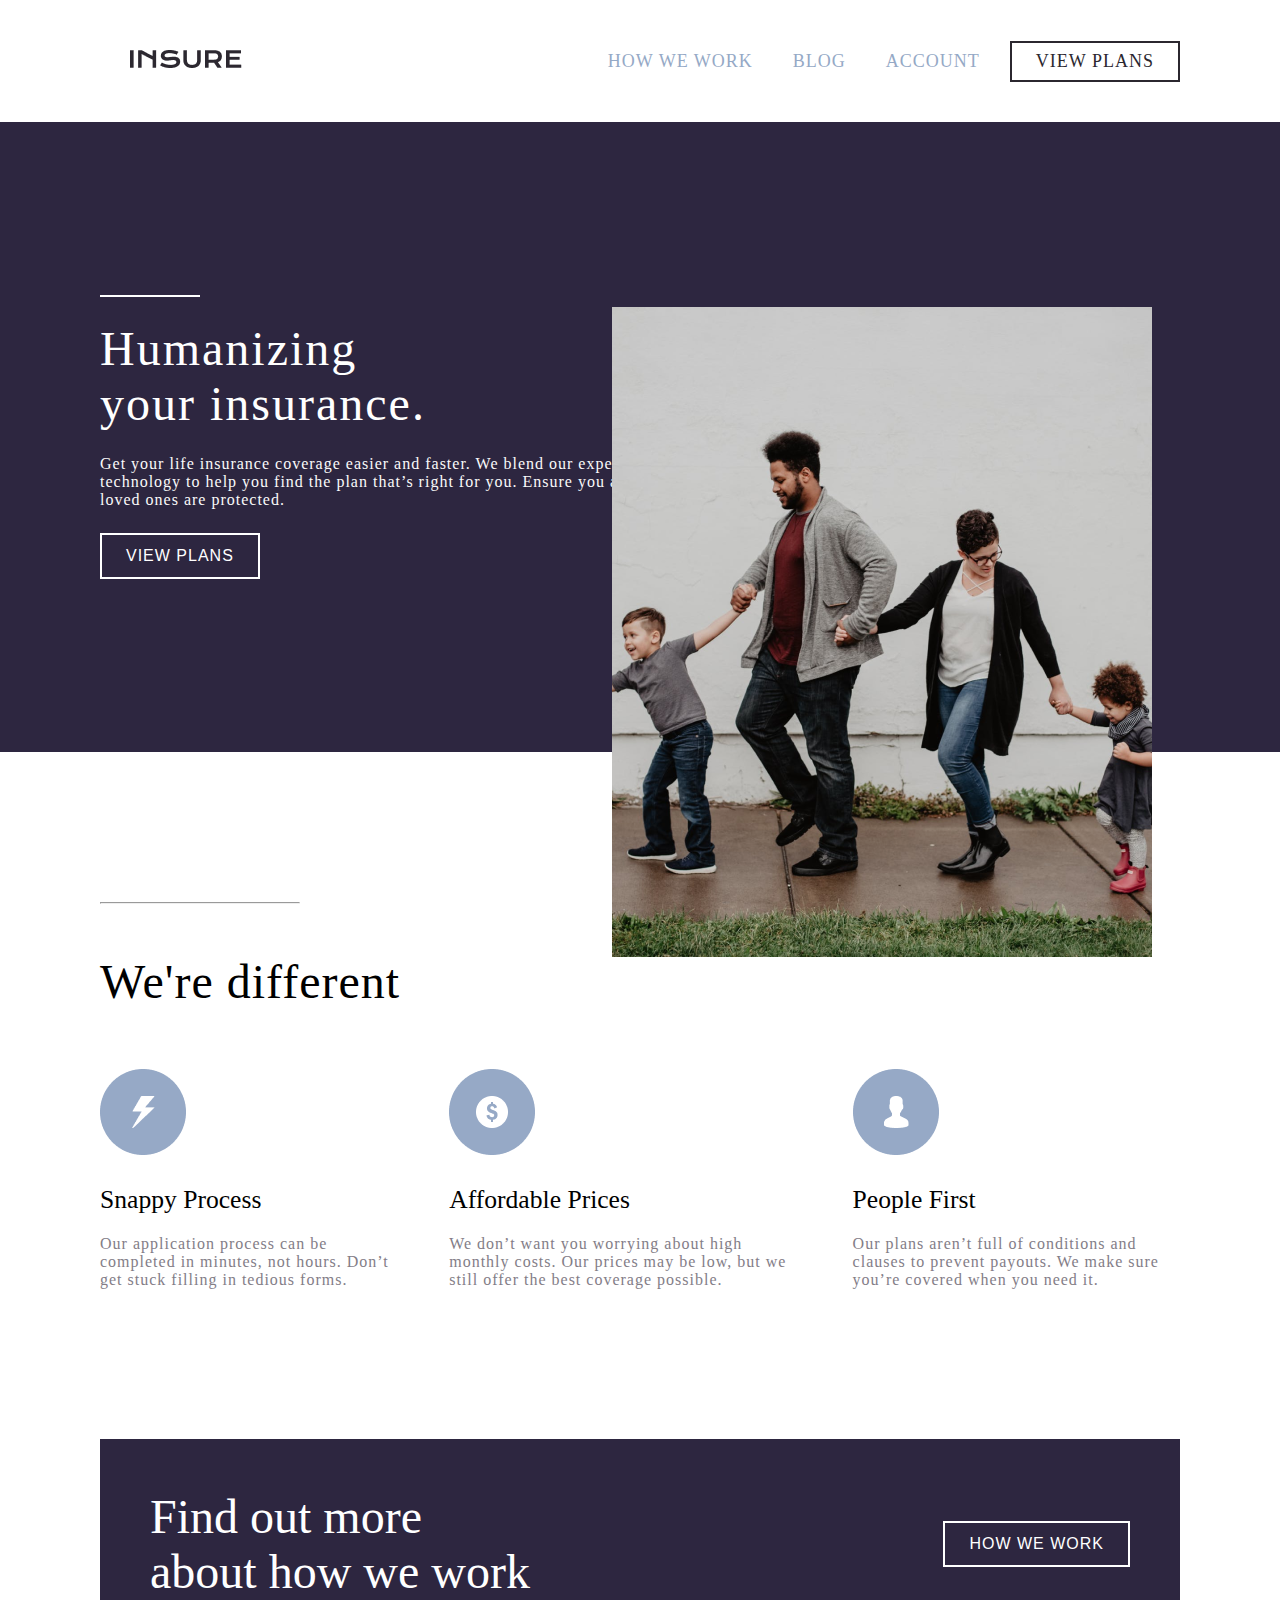
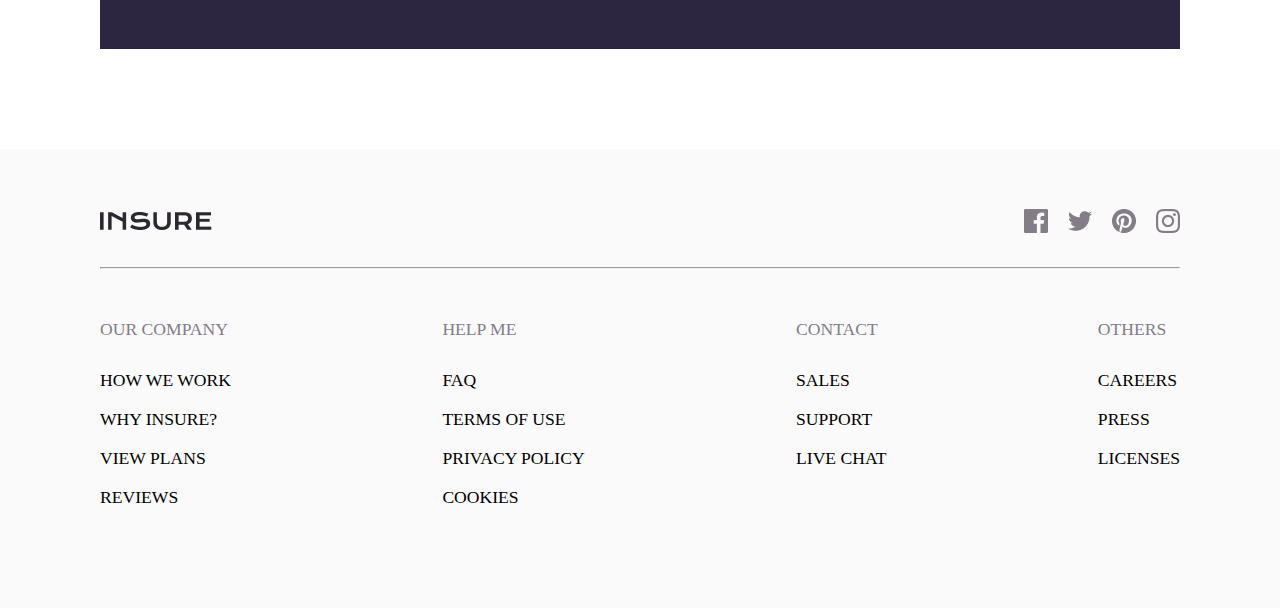
==== index.html @ 81e2ba98 "aaas" ====
<!DOCTYPE html>
<html lang="en">
<head>
    <meta charset="UTF-8">
    <meta name="viewport" content="width=device-width, initial-scale=1.0">
    <title>Document</title>
    <link rel="stylesheet" href="style.css">
</head>
<body>
    <style>
        .attribution {
          font-size: 11px;
          text-align: center;
        }
        .attribution a {
          color: hsl(228, 45%, 44%);
        }
      </style>
    </head>
    <body>
      <header class="header">
        <nav class="nav">
          <figure>
            <img src="./image/INSURE.png" alt="logo" class="logo" />
          </figure>
          <div class="desktop-menu hidden">
            <ul>
              <li>How we work</li>
              <li>Blog</li>
              <li>Account</li>
              <li class="li-btn btn">View plans</li>
            </ul>
          </div>
          <div class="mobile-menu">
            <img
              src="./image/Group 2.png"
              alt="icon-hamburger"
              class="hamburger closeBtn"
            />
          </div>
        </nav>
      </header>
      <section class="section1">
        <div class="img-div">
          <img src="./image/Bitmap Copy.png" alt="image-intro-mobile" />
        </div>
        <div class="text-div">
          <hr />
          <h1>
            Humanizing <br />
            your insurance.
          </h1>
          <p>
            Get your life insurance coverage easier and faster. We blend our
            expertise and technology to help you find the plan that’s right for
            you. Ensure you and your loved ones are protected.
          </p>
          <button class="btn text-btn" type="submit">View plans</button>
        </div>
      </section>
      <section class="section2">
        <div class="single-line">
          <hr  class="top"/>
        </div>
  
        <div class="section2-textbox">
          <h2>We're different</h2>
  
          <div class="service">
            <div class="service-box">
              <img
                src="./image/Group 5 (1).png"
                alt="icon-snappy-process"
              />
              <h3>Snappy Process</h3>
              <p>
                Our application process can be completed in minutes, not hours.
                Don’t get stuck filling in tedious forms.
              </p>
            </div>
            <div class="service-box">
              <img
                src="./image/Group 7 (1).png"
                alt="icon-affordable-prices"
              />
              <h3>Affordable Prices</h3>
              <p>
                We don’t want you worrying about high monthly costs. Our prices
                may be low, but we still offer the best coverage possible.
              </p>
            </div>
            <div class="service-box">
              <img
                src="./image/Group 8 (1).png"
                alt="icon-affordable-prices"
              />
              <h3>People First</h3>
              <p>
                Our plans aren’t full of conditions and clauses to prevent
                payouts. We make sure you’re covered when you need it.
              </p>
            </div>
          </div>
        </div>
      </section>
      <div class="findout-more">
        <h3>Find out more <br />about how we work</h3>
        <button class="btn findout-more-btn">How we work</button>
      </div>
      <footer>
        <div class="footer-top">
          <figure>
            <img src="./image/INSURE.png" alt="logo" />
          </figure>
          <ul class="social-links">
            <li>
              <a href="#"><img src="./image/Path.png" alt="" /></a>
            </li>
            <li>
              <a href="#"><img src="./image/Path (1).png" alt="" /></a>
            </li>
            <li>
              <a href="#"><img src="./image/Path (2).png" alt="" /></a>
            </li>
            <li>
              <a href="#"><img src="./image/Shape.png" alt="" /></a>
            </li>
          </ul>
        </div>
        <hr />
        <div class="footer-bottom">
          <div class="col">
            <h4>Our Company</h4>
            <ul>
              <li>How we work</li>
              <li>Why Insure?</li>
              <li>View plans</li>
              <li>Reviews</li>
            </ul>
          </div>
          <div class="col">
            <h4>Help me</h4>
            <ul>
              <li>FAQ</li>
              <li>Terms of use</li>
              <li>Privacy policy</li>
              <li>Cookies</li>
            </ul>
          </div>
          <div class="col">
            <h4>Contact</h4>
            <ul>
              <li>Sales</li>
              <li>Support</li>
              <li>Live chat</li>
            </ul>
          </div>
          <div class="col">
            <h4>Others</h4>
            <ul>
              <li>Careers</li>
              <li>Press</li>
              <li>Licenses</li>
            </ul>
          </div>
        </div>
      </footer>
</body>
</html>
---- style.css ----
* {
    margin: 0;
    padding: 0;
    box-sizing: border-box;
}

.header {
    width: 100%;
    display: flex;
    align-items: center;
}

.header .nav {
    width: 100%;
    display: flex;
    justify-content: space-between;
    align-items: center;
}

.nav .logo,
.nav .hamburger {
    font-size: 20px;
    padding: 20px 30px 20px 30px;
    cursor: pointer;
}

.nav .desktop-menu {
    width: 100%;
    height: 100vh;
    position: absolute;
    margin-top: 710px;
    background-color: var(--Very-Dark-Violet);
    background-repeat: no-repeat;
    background-size: contain;
    background-position: bottom;
}

:root {
    --Dark-Violet: hsl(256, 26%, 20%);
    --Grayish-Blue: hsl(216, 30%, 68%);
    --Very-Dark-Violet: hsl(270, 9%, 17%);
    --Dark-Grayish-Violet: hsl(273, 4%, 51%);
    --Very-Light-Gray: hsl(0, 0%, 98%);
}

.desktop-menu ul {
    width: 100%;
    display: flex;
    flex-direction: column;
    justify-content: center;
    text-align: center;
    align-items: center;
    gap: 20px;
    padding: 50px;
}

.desktop-menu ul li {
    list-style: none;
    font-size: 24px;
    text-transform: uppercase;
    color: #fff;
    letter-spacing: 1px;
    cursor: pointer;
    padding: 10px;
    font-weight: 500;
}

.desktop-menu ul li:hover {
    border: 1px solid #fff;
}

.hidden {
    display: none;
}

.section1,
.section2 {
    width: 100%;
    height: fit-content;
}

.section1 hr {
    width: 150px;
    display: none;
}

.section1 .img-div {
    width: 100%;
    height: 500px;
}

.img-div img {
    width: 100%;
    height: 100%;
    right: 10%;
}

.section1 .text-div {
    padding: 100px 60px;
    display: flex;
    flex-direction: column;
    gap: 24px;
    background-color: var(--Dark-Violet);
    background-repeat: no-repeat;
    background-position: top left, bottom right;
    text-align: center;
    align-items: center;
}

.text-div h1 {
    font-family: "DM Serif Display";
    font-size: 2.8rem;
    color: #fff;
    letter-spacing: 2px;
    font-weight: 500;
}

.text-div p {
    font-size: 1.2rem;
    font-family: "karla";
    color: var(--Very-Light-Gray);
    letter-spacing: 1px;
}

.btn {
    width: fit-content;
    padding: 12px 24px;
    background-color: transparent;
    border: 2px solid #fff;
    outline: none;
    font-size: 16px;
    color: #fff;
    letter-spacing: 1px;
    text-transform: uppercase;
    font-weight: 500;
}

.btn:hover {
    cursor: pointer;
    background: #fff;
    color: var(--Very-Dark-Violet);
}

.section2 {
    padding: 100px 60px;
    display: flex;
    flex-direction: column;
    gap: 50px;
    align-items: center;
    text-align: center;
}

.section2 .single-line {
    width: 200px;
}

.single-line hr {
    width: 100%;
}

.section2 .section2-textbox {
    display: flex;
    flex-direction: column;
    gap: 60px;
}

.section2-textbox h2 {
    font-family: "DM Serif Display";
    font-size: 3rem;
    font-weight: 400;
    letter-spacing: 1px;
}

.section2-textbox .service {
    display: flex;
    flex-direction: column;
    gap: 50px;
}

.service .service-box {
    display: flex;
    flex-direction: column;
    align-items: center;
}

.service-box img {
    width: fit-content;
    padding-bottom: 30px;
}

.service-box h3 {
    font-family: "DM Serif Display";
    font-size: 1.6rem;
    font-weight: 400;
    padding-bottom: 20px;
}

.service-box p {
    font-family: "karla";
    font-size: 1.1rem;
    letter-spacing: 1px;
    color: var(--Dark-Grayish-Violet); 
}

.findout-more {
    padding: 80px 60px;
    margin: 20px;
    background-color: var(--Dark-Violet);
    background-repeat: no-repeat;
    background-position: top right;
    display: flex;
    flex-direction: column;
    align-items: center;
    gap: 40px;
}

.findout-more h3 {
    font-size: 3rem;
    font-weight: 500;
    color: #fff;
    text-align: center;
}

footer {
    width: 100%;
    margin-top: 100px;
    display: flex;
    flex-direction: column;
}

footer .footer-top {
    width: 100%;
    display: flex;
    flex-direction: column;
    justify-content: center;
    align-items: center;
    gap: 24px;
    background-repeat: no-repeat;
    background-size: cover;
    padding: 90px 60px 60px 60px;
}

.footer-top ul {
    display: flex;
    gap: 20px;
    align-items: center;
}

.footer-top ul li {
    list-style: none;
}

footer hr {
    margin: 24px;
}

footer .footer-bottom {
    display: flex;
    flex-direction: column;
    justify-content: center;
    align-items: center;
    text-align: center;
    padding-top: 30px;
    padding-bottom: 100px;
    gap: 30px;
}

.footer-bottom .col {
    display: flex;
    flex-direction: column;
    gap: 30px;
}

.col h4 {
    font-family: "Karla";
    font-size: 1.1rem;
    color: var(--Dark-Grayish-Violet);
    text-transform: uppercase;
    font-weight: 500;
}

.col ul {
    display: flex;
    flex-direction: column;
    gap: 18px;
}

.col ul li {
    list-style: none;
    font-size: 1.1rem;
    font-family: "karla";
    font-weight: 500;
    text-transform: uppercase;
    cursor: pointer;
}

@media (min-width: 768px) {
.section1 .img-div {
        width: 100%;
        height: 600px;
    }

footer .footer-bottom {
        display: grid;
        grid-template-columns: 1fr 1fr;
    }
}

@media (min-width: 1024px) {
.header .nav {
        padding: 30px 100px;
    }

.nav .logo {
        font-size: 18px;
    }

.nav .hamburger {
        display: none;
    }

.nav .desktop-menu {
        display: block;
        height: fit-content;
        background-color: transparent;
        background-image: none;
        margin-top: 0px;
        position: relative;
    }
.desktop-menu ul {
        flex-direction: row;
        padding: 0px;
        justify-content: flex-end;
        align-items: flex-end;
    }

.desktop-menu ul li {
        color: var(--Grayish-Blue);
        font-size: 18px;
    }

.desktop-menu ul .btn {
        border: 2px solid hsl(270, 9%, 17%);
        font-size: 18px;
        color: var(--Very-Dark-Violet);
        padding: 8px 24px;
    }

.desktop-menu ul .btn:hover {
        cursor: pointer;
        background: black;
        color: white;
    }

.section1 {
        display: flex;
        flex-direction: row-reverse;
        align-items: center;
        background-color: var(--Dark-Violet);
        padding: 0px 100px;
        justify-content: space-between;
        height: 70vh;
        background-repeat: no-repeat;
        background-position: top right;
        background-size: 250px;
    }

.section1 hr {
        display: block;
        border: 1px solid #fff;
        width: 100px;
    }

.section1 .text-div {
        max-width: 600px;
        background-image: none;
        text-align: left;
        justify-content: flex-start;
        align-items: flex-start;
        padding: 0px;
    }

.section1 .img-div {
        width: 400px;
    }

.img-div img {
        position: absolute;
        width: fit-content;
        height: fit-content;
        margin-top: 170px;
    }

.text-div h1 {
        font-size: 3rem;
    }

.text-div p {
        font-size: 16px;
    }

.section2 {
        justify-content: flex-start;
        align-items: flex-start;
        padding: 150px 100px;
    }

.section2 .section2-textbox {
        justify-content: flex-start;
        align-items: flex-start;
    }

.section2-textbox .service {
        flex-direction: row;
    }

.service .service-box {
        align-items: flex-start;
    }
.service-box p {
        font-size: 1rem;
        text-align: left;
    }

.findout-more {
        flex-direction: row;
        justify-content: space-between;
        background-size: contain;
        padding: 50px;
        margin: 0px 100px;
    }

.findout-more h3 {
        text-align: left;
    }

footer {
        padding: 0px 100px;
        background-repeat: no-repeat;
        background-color: var(--Very-Light-Gray);
    }

footer .footer-top {
        flex-direction: row;
        justify-content: space-between;
        background-image: none;
        padding: 60px 0px 30px 0px;
    }

footer hr {
        margin: 0px;
    }

footer .footer-bottom {
        display: flex;
        flex-direction: row;
        justify-content: space-between;
        padding-top: 50px;
        text-align: left;
        align-items: flex-start;
    }
}
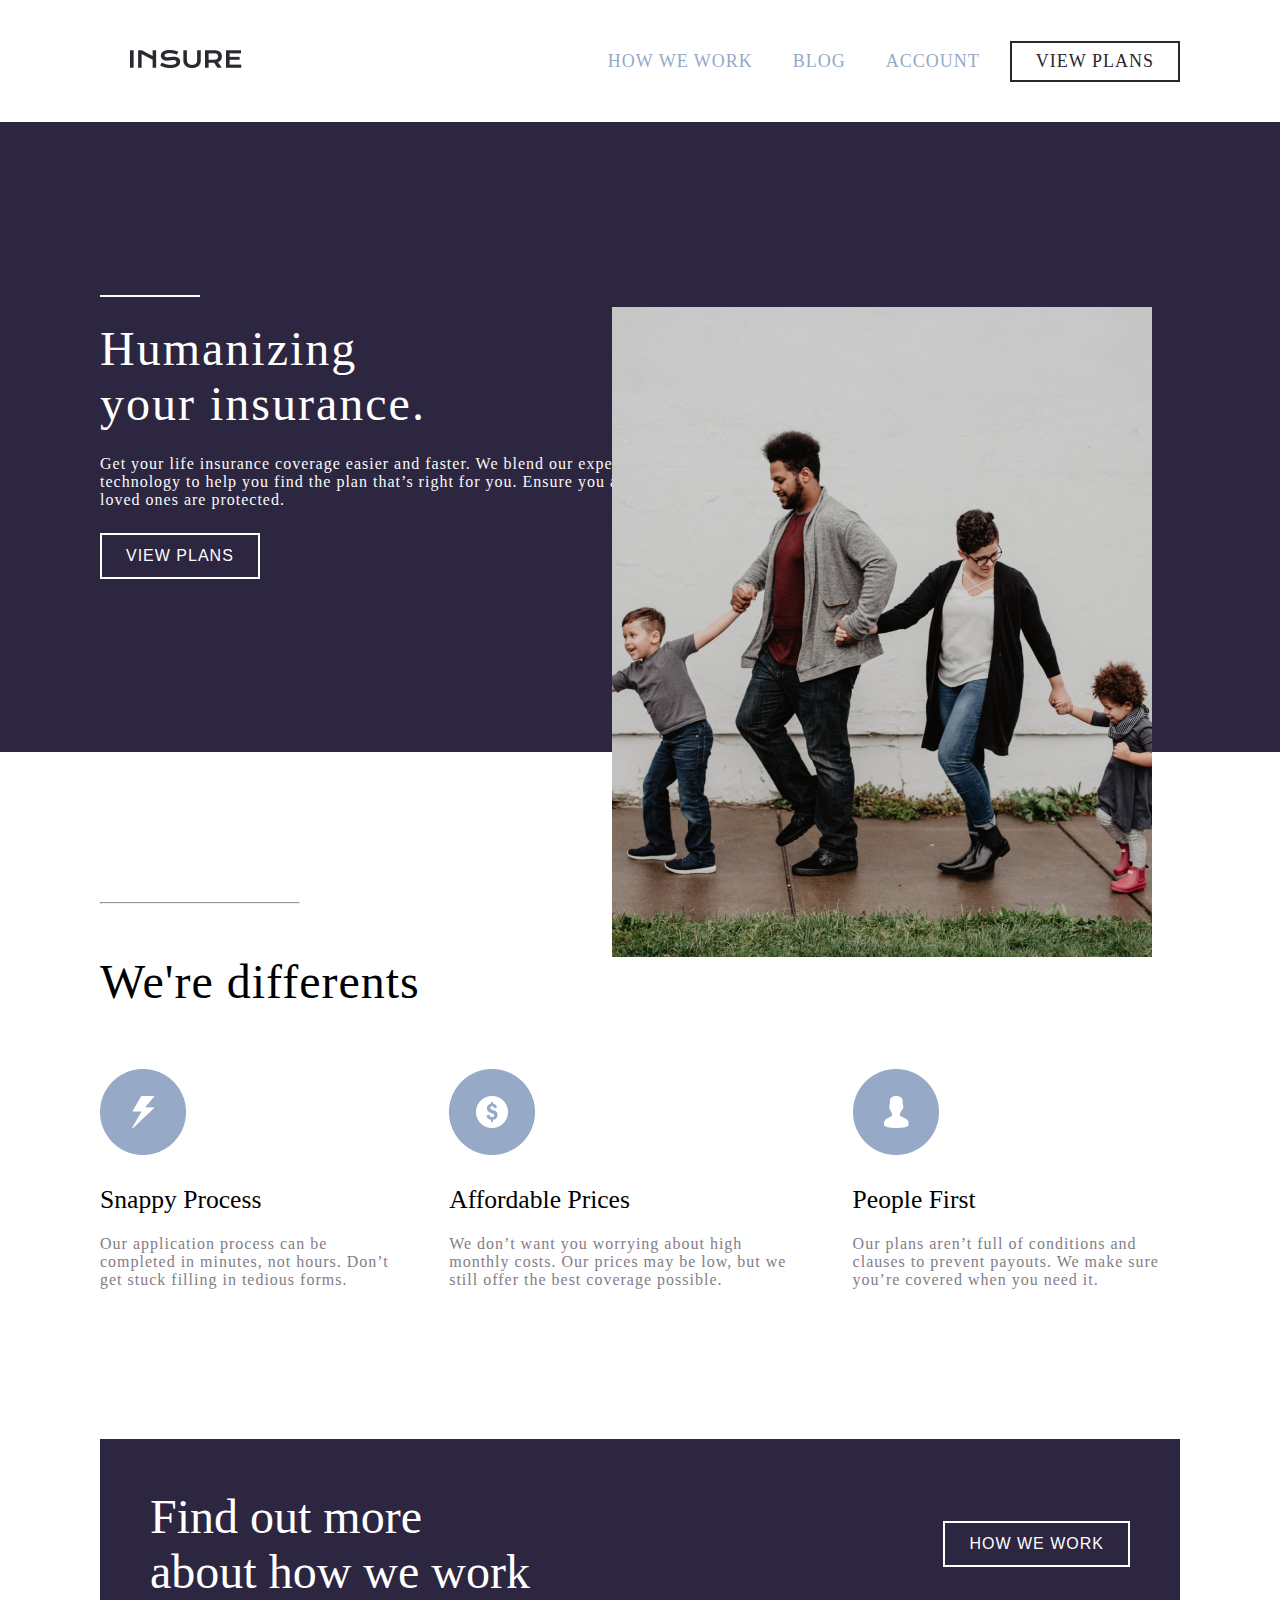
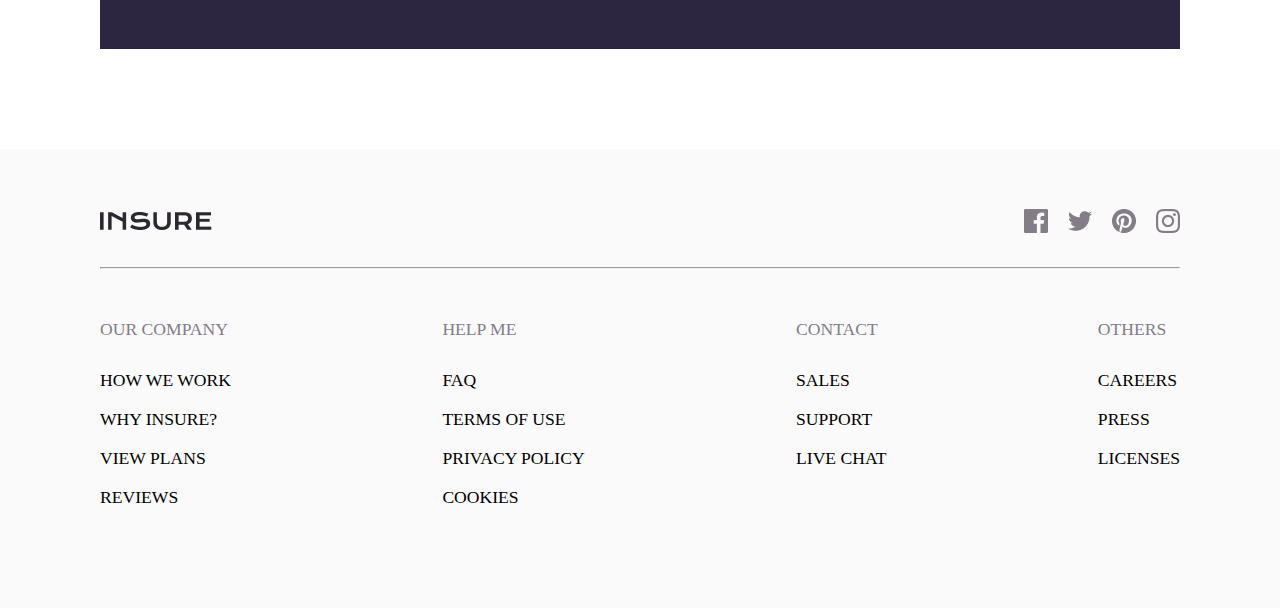
==== commit 4f24419c: "devigale3" ====
--- a/index.html
+++ b/index.html
@@ -64,7 +64,7 @@
         </div>
   
         <div class="section2-textbox">
-          <h2>We're different</h2>
+          <h2>We're differents</h2>
   
           <div class="service">
             <div class="service-box">
